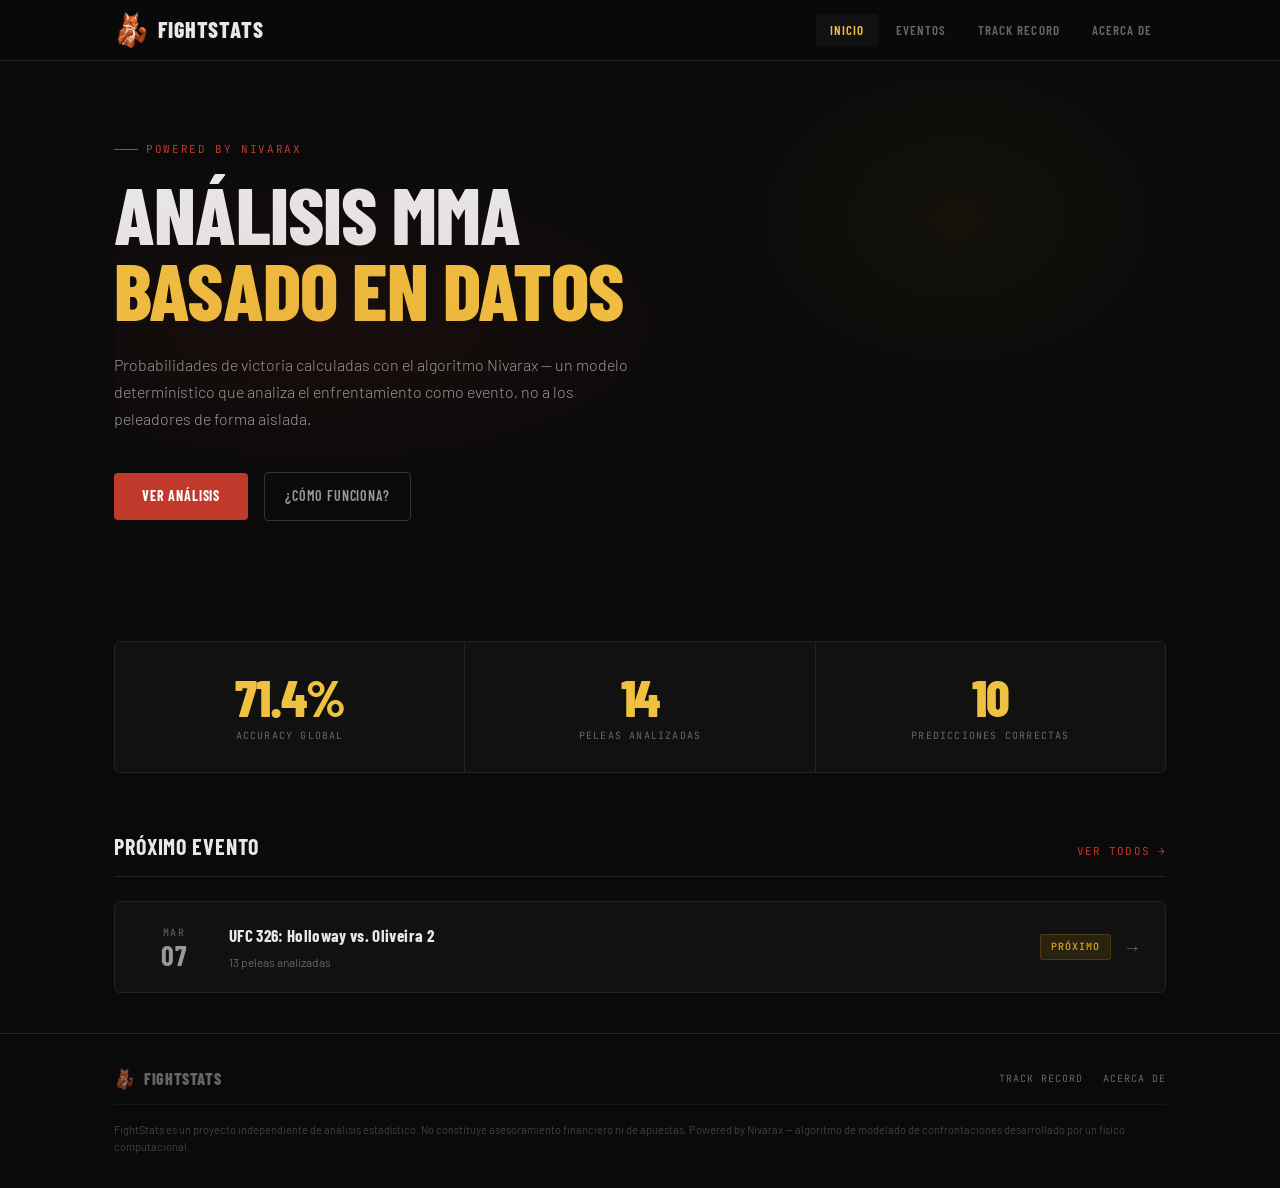
==== index.html @ 16469b04 "commit_n2_I Hope this work Test 2 website fightstats" ====
<!DOCTYPE html>
<html lang="es">
<head>
  <meta charset="UTF-8" />
  <meta name="viewport" content="width=device-width, initial-scale=1.0" />
  <title>FightStats — Análisis MMA con Nivarax</title>
  <meta name="description" content="Análisis estadístico de UFC basado en el algoritmo Nivarax. Sin apuestas, sin publicidad. Solo datos." />
  <link rel="stylesheet" href="css/styles.css" />
  <link rel="icon" type="image/x-icon" href="favicon.ico" />
  <link rel="apple-touch-icon" href="apple-touch-icon.png" />
</head>
<body>

  <!-- ─── HEADER ─── -->
  <header>
    <div class="container header-inner">
      <div class="logo">
        <img src="logo_fightstats.png" alt="Nash" class="logo-icon" />
        FightStats
      </div>
      <nav>
        <a class="nav-link" data-page="home" href="#home">Inicio</a>
        <a class="nav-link" data-page="events" href="#events">Eventos</a>
        <a class="nav-link" data-page="track-record" href="#track-record">Track Record</a>
        <a class="nav-link" data-page="about" href="#about">Acerca de</a>
      </nav>

    </div>
  </header>

  <!-- ─── MAIN ─── -->
  <main>

    <!-- HOME -->
    <div id="page-home" class="page">
      <div class="container">
        <section class="hero">
          <div class="hero-label">Powered by Nivarax</div>
          <h1>Análisis MMA<br><em>basado en datos</em></h1>
          <p class="hero-desc">
            Probabilidades de victoria calculadas con el algoritmo Nivarax —
            un modelo determinístico que analiza el enfrentamiento como evento,
            no a los peleadores de forma aislada.
          </p>
          <div class="hero-actions">
            <a class="btn-primary" href="#events" data-page="events">Ver análisis</a>
            <a class="btn-secondary" href="#about" data-page="about">¿Cómo funciona?</a>
          </div>
        </section>

        <!-- Stats strip (datos dinámicos de stats.json) -->
        <div class="stats-strip" id="home-stats">
          <div class="stat-block"><div class="stat-num">—</div><div class="stat-label">Accuracy global</div></div>
          <div class="stat-block"><div class="stat-num">—</div><div class="stat-label">Peleas analizadas</div></div>
          <div class="stat-block"><div class="stat-num">—</div><div class="stat-label">Correctas</div></div>
        </div>

        <!-- Próximo evento -->
        <div class="section-header">
          <span class="section-title">Próximo evento</span>
          <a class="section-link" href="#events" data-page="events">Ver todos →</a>
        </div>
        <div class="events-grid" id="home-next-event">
          <div class="loading">Cargando evento</div>
        </div>
      </div>
    </div>

    <!-- EVENTS -->
    <div id="page-events" class="page">
      <div class="container">
        <div style="padding: 48px 0 28px;">
          <div class="section-header">
            <span class="section-title">Todos los eventos</span>
          </div>
          <div class="events-grid" id="events-list">
            <div class="loading">Cargando eventos</div>
          </div>
        </div>
      </div>
    </div>

    <!-- EVENT DETAIL -->
    <div id="page-event" class="page">
      <div class="container">
        <div id="event-content">
          <div class="loading">Cargando análisis</div>
        </div>
      </div>
    </div>

    <!-- TRACK RECORD -->
    <div id="page-track-record" class="page">
      <div class="container">
        <div id="track-record-content">
          <div class="loading">Cargando historial</div>
        </div>
      </div>
    </div>

    <!-- ABOUT -->
    <div id="page-about" class="page">
      <div class="container">
        <div class="about-wrap">
          <h2>Acerca de FightStats</h2>

          <div class="about-block">
            <h3>¿Qué es FightStats?</h3>
            <p>
              FightStats es una plataforma de análisis estadístico de UFC. No somos una tipster,
              no vendemos picks garantizados, no tenemos afiliados de casas de apuestas.
              Somos análisis de datos, publicado de forma transparente.
            </p>
            <p>
              Todo el análisis está construido sobre <strong>Nivarax</strong>, un algoritmo
              de estimación de probabilidades desarrollado desde la física computacional.
              Su principio fundamental: modelar el enfrentamiento como evento, no a los peleadores
              de forma aislada.
            </p>
          </div>

          <div class="about-block">
            <h3>¿Cómo funciona Nivarax?</h3>
            <p>
              En lugar de puntuar a cada peleador por separado y comparar las notas,
              Nivarax calcula todas las características como diferenciales relativos entre
              los dos peleadores. La ventaja emerge del enfrentamiento, no de rankings previos.
            </p>
            <p>
              El modelo separa explícitamente dos conceptos que otros sistemas confunden:
              <strong>incertidumbre</strong> (cuánto sabemos sobre el peleador) y
              <strong>degradación</strong> (si hay evidencia de declive real en su rendimiento).
              Ambos afectan el output de formas distintas y son visibles en cada análisis.
            </p>
          </div>

          <div class="about-block">
            <h3>Acceso libre</h3>
            <p>
              FightStats es un proyecto en fase de validación. Todos los análisis de Nivarax
              se publican de forma gratuita y abierta mientras construimos un historial sólido
              de predicciones.
            </p>
            <p>
              No hay suscripciones. No hay publicidad. La web muestra los análisis
              de forma transparente para todos, incluyendo el historial completo de
              aciertos y fallos.
            </p>
          </div>

          <div class="disclaimer-box">
            <p>
              ⚠️ FightStats proporciona análisis estadístico con fines educativos e informativos únicamente.
              No constituye consejo financiero ni de apuestas. El rendimiento pasado no garantiza resultados futuros.
              FightStats no tiene afiliación con ninguna casa de apuestas.
              Las apuestas pueden generar adicción — juega de forma responsable.
            </p>
          </div>
        </div>
      </div>
    </div>

  </main>

  <!-- ─── FOOTER ─── -->
  <footer>
    <div class="container">
      <div class="footer-inner">
        <div class="footer-logo"><img src="logo_fightstats.png" alt="Nash" class="footer-logo-icon" />FightStats</div>
        <div class="footer-links">
          <span class="footer-link" data-page="track-record">Track Record</span>
          <span class="footer-link" data-page="about">Acerca de</span>
        </div>
      </div>
      <div class="footer-disclaimer">
        FightStats es un proyecto independiente de análisis estadístico. No constituye asesoramiento financiero ni de apuestas.
        Powered by Nivarax — algoritmo de modelado de confrontaciones desarrollado por un físico computacional.
      </div>
    </div>
  </footer>

  <!-- Scripts -->
  <script src="js/trackrecord.js"></script>
  <script src="js/event.js"></script>
  <script src="js/main.js"></script>

</body>
</html>
---- css/styles.css ----
@import url('https://fonts.googleapis.com/css2?family=Barlow+Condensed:wght@400;600;700;800&family=Barlow:wght@300;400;500;600&family=JetBrains+Mono:wght@400;600&display=swap');

/* ─────────────────────────────────────────────
   VARIABLES
───────────────────────────────────────────── */
:root {
  --red:        #C0392B;
  --red-dark:   #96281B;
  --red-glow:   rgba(192, 57, 43, 0.25);
  --gold:       #D4A017;
  --gold-light: #F0C040;
  --bg:         #0A0A0A;
  --bg-card:    #111111;
  --bg-card2:   #161616;
  --border:     #222222;
  --border-lit: #333333;
  --text:       #E8E8E8;
  --text-muted: #666666;
  --text-dim:   #999999;
  --green:      #27AE60;
  --green-bg:   rgba(39, 174, 96, 0.12);
  --red-bg:     rgba(192, 57, 43, 0.12);
  --gold-bg:    rgba(212, 160, 23, 0.12);
  --font-display: 'Barlow Condensed', sans-serif;
  --font-body:    'Barlow', sans-serif;
  --font-mono:    'JetBrains Mono', monospace;
}

/* ─────────────────────────────────────────────
   RESET & BASE
───────────────────────────────────────────── */
*, *::before, *::after { box-sizing: border-box; margin: 0; padding: 0; }

html { scroll-behavior: smooth; }

body {
  background: var(--bg);
  color: var(--text);
  font-family: var(--font-body);
  font-size: 15px;
  line-height: 1.6;
  min-height: 100vh;
  -webkit-font-smoothing: antialiased;
}

a { color: inherit; text-decoration: none; }
button { cursor: pointer; border: none; background: none; font: inherit; color: inherit; }
img { display: block; max-width: 100%; }
ul { list-style: none; }

/* ─────────────────────────────────────────────
   LAYOUT
───────────────────────────────────────────── */
.container {
  width: 100%;
  max-width: 1100px;
  margin: 0 auto;
  padding: 0 24px;
}

.page { display: none; animation: fadeIn 0.3s ease; }
.page.active { display: block; }

@keyframes fadeIn {
  from { opacity: 0; transform: translateY(8px); }
  to   { opacity: 1; transform: translateY(0); }
}

/* ─────────────────────────────────────────────
   HEADER
───────────────────────────────────────────── */
header {
  position: sticky;
  top: 0;
  z-index: 100;
  background: rgba(10, 10, 10, 0.92);
  backdrop-filter: blur(12px);
  border-bottom: 1px solid var(--border);
}

.header-inner {
  display: flex;
  align-items: center;
  justify-content: space-between;
  height: 60px;
  gap: 24px;
}

.logo {
  font-family: var(--font-display);
  font-size: 22px;
  font-weight: 800;
  letter-spacing: 0.04em;
  text-transform: uppercase;
  color: var(--text);
  cursor: pointer;
  display: flex;
  align-items: center;
  gap: 8px;
  transition: color 0.2s;
}
.logo:hover { color: var(--gold-light); }
.logo-icon {
  width: 36px; height: 36px;
  object-fit: contain;
  flex-shrink: 0;
}

nav { display: flex; align-items: center; gap: 4px; }

.nav-link {
  font-family: var(--font-display);
  font-size: 13px;
  font-weight: 600;
  letter-spacing: 0.08em;
  text-transform: uppercase;
  color: var(--text-muted);
  padding: 6px 14px;
  border-radius: 4px;
  transition: color 0.2s, background 0.2s;
}
.nav-link:hover, .nav-link.active {
  color: var(--text);
  background: var(--bg-card);
}
.nav-link.active { color: var(--gold-light); }

.btn-kofi {
  font-family: var(--font-display);
  font-size: 13px;
  font-weight: 700;
  letter-spacing: 0.06em;
  text-transform: uppercase;
  background: var(--red);
  color: #fff;
  padding: 7px 16px;
  border-radius: 4px;
  transition: background 0.2s, transform 0.15s;
}
.btn-kofi:hover { background: var(--red-dark); transform: translateY(-1px); }

/* ─────────────────────────────────────────────
   HOME PAGE
───────────────────────────────────────────── */
.hero {
  padding: 80px 0 64px;
  position: relative;
  overflow: hidden;
}

.hero::before {
  content: '';
  position: absolute;
  inset: 0;
  background:
    radial-gradient(ellipse 60% 50% at 20% 50%, rgba(192,57,43,0.08) 0%, transparent 70%),
    radial-gradient(ellipse 40% 60% at 80% 30%, rgba(212,160,23,0.05) 0%, transparent 60%);
  pointer-events: none;
}

.hero-label {
  font-family: var(--font-mono);
  font-size: 11px;
  letter-spacing: 0.15em;
  text-transform: uppercase;
  color: var(--red);
  margin-bottom: 16px;
  display: flex;
  align-items: center;
  gap: 8px;
}
.hero-label::before {
  content: '';
  display: block;
  width: 24px; height: 1px;
  background: var(--red);
}

.hero h1 {
  font-family: var(--font-display);
  font-size: clamp(42px, 7vw, 80px);
  font-weight: 800;
  line-height: 0.95;
  letter-spacing: -0.01em;
  text-transform: uppercase;
  margin-bottom: 24px;
  max-width: 700px;
}

.hero h1 em {
  font-style: normal;
  color: var(--gold-light);
}

.hero-desc {
  font-size: 16px;
  font-weight: 300;
  color: var(--text-dim);
  max-width: 520px;
  margin-bottom: 40px;
  line-height: 1.7;
}

.hero-actions { display: flex; align-items: center; gap: 16px; flex-wrap: wrap; }

.btn-primary {
  font-family: var(--font-display);
  font-size: 14px;
  font-weight: 700;
  letter-spacing: 0.06em;
  text-transform: uppercase;
  background: var(--red);
  color: #fff;
  padding: 12px 28px;
  border-radius: 4px;
  transition: background 0.2s, transform 0.15s, box-shadow 0.2s;
}
.btn-primary:hover {
  background: var(--red-dark);
  transform: translateY(-2px);
  box-shadow: 0 8px 24px var(--red-glow);
}

.btn-secondary {
  font-family: var(--font-display);
  font-size: 14px;
  font-weight: 600;
  letter-spacing: 0.06em;
  text-transform: uppercase;
  color: var(--text-dim);
  padding: 12px 20px;
  border: 1px solid var(--border-lit);
  border-radius: 4px;
  transition: color 0.2s, border-color 0.2s;
}
.btn-secondary:hover { color: var(--text); border-color: var(--text-dim); }

/* Stats strip */
.stats-strip {
  display: grid;
  grid-template-columns: repeat(3, 1fr);
  gap: 1px;
  background: var(--border);
  border: 1px solid var(--border);
  border-radius: 6px;
  overflow: hidden;
  margin: 56px 0;
}

.stat-block {
  background: var(--bg-card);
  padding: 28px 24px;
  text-align: center;
}

.stat-num {
  font-family: var(--font-display);
  font-size: 52px;
  font-weight: 800;
  line-height: 1;
  letter-spacing: -0.02em;
  color: var(--gold-light);
  margin-bottom: 6px;
}

.stat-label {
  font-family: var(--font-mono);
  font-size: 10px;
  letter-spacing: 0.12em;
  text-transform: uppercase;
  color: var(--text-muted);
}

/* Next event preview */
.section-header {
  display: flex;
  align-items: baseline;
  justify-content: space-between;
  margin-bottom: 24px;
  padding-bottom: 12px;
  border-bottom: 1px solid var(--border);
}

.section-title {
  font-family: var(--font-display);
  font-size: 22px;
  font-weight: 700;
  letter-spacing: 0.04em;
  text-transform: uppercase;
}

.section-link {
  font-family: var(--font-mono);
  font-size: 11px;
  letter-spacing: 0.1em;
  text-transform: uppercase;
  color: var(--red);
  transition: color 0.2s;
}
.section-link:hover { color: var(--gold-light); }

/* ─────────────────────────────────────────────
   EVENT CARDS
───────────────────────────────────────────── */
.events-grid {
  display: flex;
  flex-direction: column;
  gap: 12px;
}

.event-card {
  background: var(--bg-card);
  border: 1px solid var(--border);
  border-radius: 6px;
  padding: 20px 24px;
  display: flex;
  align-items: center;
  justify-content: space-between;
  gap: 16px;
  cursor: pointer;
  transition: border-color 0.2s, background 0.2s, transform 0.15s;
}
.event-card:hover {
  border-color: var(--border-lit);
  background: var(--bg-card2);
  transform: translateX(4px);
}

.event-card-left { display: flex; align-items: center; gap: 20px; }

.event-date-block {
  font-family: var(--font-mono);
  font-size: 11px;
  letter-spacing: 0.08em;
  color: var(--text-muted);
  min-width: 70px;
  text-align: center;
}
.event-date-block .month {
  font-size: 10px;
  text-transform: uppercase;
  letter-spacing: 0.12em;
}
.event-date-block .day {
  font-family: var(--font-display);
  font-size: 28px;
  font-weight: 700;
  line-height: 1;
  color: var(--text-dim);
}

.event-info {}
.event-name {
  font-family: var(--font-display);
  font-size: 17px;
  font-weight: 700;
  letter-spacing: 0.02em;
  margin-bottom: 4px;
}
.event-location {
  font-size: 12px;
  color: var(--text-muted);
}

.event-card-right { display: flex; align-items: center; gap: 12px; }

.status-badge {
  font-family: var(--font-mono);
  font-size: 10px;
  font-weight: 600;
  letter-spacing: 0.1em;
  text-transform: uppercase;
  padding: 4px 10px;
  border-radius: 3px;
}
.status-badge.completed {
  background: var(--green-bg);
  color: var(--green);
  border: 1px solid rgba(39,174,96,0.2);
}
.status-badge.upcoming {
  background: var(--gold-bg);
  color: var(--gold);
  border: 1px solid rgba(212,160,23,0.2);
}
.status-badge.premium {
  background: var(--red-bg);
  color: var(--red);
  border: 1px solid rgba(192,57,43,0.2);
}

.event-arrow {
  font-size: 18px;
  color: var(--text-muted);
  transition: color 0.2s, transform 0.2s;
}
.event-card:hover .event-arrow {
  color: var(--gold-light);
  transform: translateX(4px);
}

/* ─────────────────────────────────────────────
   EVENT DETAIL PAGE
───────────────────────────────────────────── */
.back-btn {
  display: inline-flex;
  align-items: center;
  gap: 8px;
  font-family: var(--font-mono);
  font-size: 11px;
  letter-spacing: 0.1em;
  text-transform: uppercase;
  color: var(--text-muted);
  margin: 32px 0 28px;
  transition: color 0.2s;
  cursor: pointer;
}
.back-btn:hover { color: var(--text); }
.back-btn::before { content: '←'; font-size: 14px; }

.event-detail-header {
  margin-bottom: 40px;
  padding-bottom: 24px;
  border-bottom: 1px solid var(--border);
}

.event-detail-header .event-label {
  font-family: var(--font-mono);
  font-size: 10px;
  letter-spacing: 0.15em;
  text-transform: uppercase;
  color: var(--text-muted);
  margin-bottom: 10px;
}

.event-detail-header h2 {
  font-family: var(--font-display);
  font-size: clamp(24px, 4vw, 40px);
  font-weight: 800;
  letter-spacing: 0.02em;
  text-transform: uppercase;
  line-height: 1.1;
  margin-bottom: 8px;
}

.event-meta {
  display: flex;
  align-items: center;
  gap: 20px;
  flex-wrap: wrap;
  margin-top: 12px;
}

.event-meta-item {
  font-size: 12px;
  color: var(--text-muted);
  display: flex;
  align-items: center;
  gap: 6px;
}
.event-meta-item .icon { font-size: 13px; }

/* Fight cards */
.fights-list { display: flex; flex-direction: column; gap: 24px; margin-bottom: 64px; }

.fight-card {
  background: var(--bg-card);
  border: 1px solid var(--border);
  border-radius: 8px;
  overflow: hidden;
  transition: border-color 0.2s;
}
.fight-card:hover { border-color: var(--border-lit); }

.fight-card-header {
  display: flex;
  align-items: center;
  justify-content: space-between;
  padding: 12px 20px;
  background: var(--bg-card2);
  border-bottom: 1px solid var(--border);
}

.fight-order {
  font-family: var(--font-mono);
  font-size: 10px;
  letter-spacing: 0.12em;
  text-transform: uppercase;
  color: var(--red);
}

.fight-class {
  font-family: var(--font-mono);
  font-size: 10px;
  letter-spacing: 0.10em;
  text-transform: uppercase;
  color: var(--text-muted);
}

.fight-result-badge {
  font-family: var(--font-mono);
  font-size: 10px;
  letter-spacing: 0.08em;
  padding: 3px 8px;
  border-radius: 3px;
}
.fight-result-badge.correct {
  background: var(--green-bg);
  color: var(--green);
}
.fight-result-badge.incorrect {
  background: var(--red-bg);
  color: var(--red);
}
.fight-result-badge.pending {
  background: var(--gold-bg);
  color: var(--gold);
}

/* Fighter matchup */
.fighter-matchup {
  display: grid;
  grid-template-columns: 1fr auto 1fr;
  gap: 20px;
  padding: 24px 20px;
  align-items: start;
}

.fighter-col {}
.fighter-col.fighter-b { text-align: right; }

.fighter-name {
  font-family: var(--font-display);
  font-size: 22px;
  font-weight: 800;
  letter-spacing: 0.02em;
  text-transform: uppercase;
  line-height: 1.1;
  margin-bottom: 4px;
}

.fighter-name.winner { color: var(--gold-light); }

.fighter-record {
  font-family: var(--font-mono);
  font-size: 11px;
  letter-spacing: 0.06em;
  color: var(--text-muted);
  margin-bottom: 12px;
}

.fighter-meta {
  font-size: 12px;
  color: var(--text-dim);
  line-height: 1.8;
}

.vs-block {
  display: flex;
  flex-direction: column;
  align-items: center;
  justify-content: center;
  gap: 4px;
  padding-top: 6px;
}

.vs-text {
  font-family: var(--font-display);
  font-size: 13px;
  font-weight: 700;
  letter-spacing: 0.1em;
  color: var(--text-muted);
  text-transform: uppercase;
}

.result-method {
  font-family: var(--font-mono);
  font-size: 10px;
  letter-spacing: 0.08em;
  color: var(--text-muted);
  text-align: center;
  margin-top: 8px;
}

/* Nivarax analysis block */
.nivarax-block {
  padding: 20px;
  border-top: 1px solid var(--border);
  display: flex;
  flex-direction: column;
  gap: 20px;
}

.nivarax-label {
  font-family: var(--font-mono);
  font-size: 10px;
  letter-spacing: 0.15em;
  text-transform: uppercase;
  color: var(--red);
  margin-bottom: 12px;
  display: flex;
  align-items: center;
  gap: 8px;
}
.nivarax-label::after {
  content: '';
  flex: 1;
  height: 1px;
  background: var(--border);
}

/* Probabilities */
.prob-row {
  display: grid;
  grid-template-columns: 1fr auto 1fr;
  align-items: center;
  gap: 12px;
}

.prob-a, .prob-b {
  display: flex;
  flex-direction: column;
  gap: 4px;
}
.prob-b { text-align: right; align-items: flex-end; }

.prob-name {
  font-family: var(--font-display);
  font-size: 12px;
  font-weight: 600;
  letter-spacing: 0.06em;
  text-transform: uppercase;
  color: var(--text-muted);
}

.prob-value {
  font-family: var(--font-display);
  font-size: 36px;
  font-weight: 800;
  letter-spacing: -0.01em;
  line-height: 1;
  color: var(--text);
}
.prob-value.favored { color: var(--gold-light); }

.prob-bar-wrap {
  display: flex;
  flex-direction: column;
  align-items: center;
  gap: 6px;
  flex: 1;
}

.prob-bar {
  width: 100%;
  height: 6px;
  background: var(--border);
  border-radius: 3px;
  overflow: hidden;
  display: flex;
}

.prob-bar-a {
  height: 100%;
  background: var(--red);
  border-radius: 3px 0 0 3px;
  transition: width 0.6s ease;
}
.prob-bar-b {
  height: 100%;
  background: var(--text-muted);
  border-radius: 0 3px 3px 0;
  flex: 1;
}

/* Advantage score */
.advantage-block {}
.advantage-title {
  font-family: var(--font-mono);
  font-size: 10px;
  letter-spacing: 0.12em;
  text-transform: uppercase;
  color: var(--text-muted);
  margin-bottom: 10px;
  display: flex;
  justify-content: space-between;
}

.advantage-bar-wrap {
  position: relative;
  height: 28px;
  background: var(--bg-card2);
  border: 1px solid var(--border);
  border-radius: 4px;
  overflow: hidden;
}

.advantage-bar-center {
  position: absolute;
  left: 50%;
  top: 0; bottom: 0;
  width: 1px;
  background: var(--border-lit);
  z-index: 1;
}

.advantage-bar-fill {
  position: absolute;
  top: 4px; bottom: 4px;
  border-radius: 3px;
  transition: all 0.6s ease;
  min-width: 4px;
}
.advantage-bar-fill.positive {
  left: 50%;
  background: linear-gradient(90deg, var(--red-dark), var(--red));
}
.advantage-bar-fill.negative {
  right: 50%;
  background: linear-gradient(270deg, var(--text-muted), #555);
}

.advantage-labels {
  display: flex;
  justify-content: space-between;
  margin-top: 6px;
}
.advantage-label {
  font-family: var(--font-mono);
  font-size: 10px;
  letter-spacing: 0.06em;
  color: var(--text-muted);
}

/* Stats comparison */
.stats-compare {}
.stats-compare-title {
  font-family: var(--font-mono);
  font-size: 10px;
  letter-spacing: 0.12em;
  text-transform: uppercase;
  color: var(--text-muted);
  margin-bottom: 14px;
}

.stat-row {
  display: grid;
  grid-template-columns: 1fr 90px 1fr;
  align-items: center;
  gap: 10px;
  margin-bottom: 10px;
}

.stat-bar-a-wrap { display: flex; justify-content: flex-end; }
.stat-bar-b-wrap { display: flex; justify-content: flex-start; }

.stat-bar-a, .stat-bar-b {
  height: 5px;
  border-radius: 3px;
  transition: width 0.5s ease;
  max-width: 100%;
}
.stat-bar-a { background: var(--red); }
.stat-bar-b { background: #555; }

.stat-values {
  display: flex;
  align-items: center;
  justify-content: space-between;
  gap: 4px;
}
.stat-val-a {
  font-family: var(--font-mono);
  font-size: 11px;
  font-weight: 600;
  color: var(--text);
}
.stat-val-b {
  font-family: var(--font-mono);
  font-size: 11px;
  font-weight: 600;
  color: var(--text-dim);
}
.stat-name {
  font-size: 10px;
  letter-spacing: 0.06em;
  text-transform: uppercase;
  color: var(--text-muted);
  text-align: center;
  white-space: nowrap;
}

/* Risk/Degradation */
.risk-block {}
.risk-title {
  font-family: var(--font-mono);
  font-size: 10px;
  letter-spacing: 0.12em;
  text-transform: uppercase;
  color: var(--text-muted);
  margin-bottom: 12px;
}

.risk-grid {
  display: grid;
  grid-template-columns: 1fr 1fr;
  gap: 12px;
}

.risk-fighter {
  background: var(--bg-card2);
  border: 1px solid var(--border);
  border-radius: 6px;
  padding: 14px;
}

.risk-fighter-name {
  font-family: var(--font-display);
  font-size: 13px;
  font-weight: 700;
  letter-spacing: 0.04em;
  text-transform: uppercase;
  color: var(--text-dim);
  margin-bottom: 10px;
}

.risk-scores {
  display: flex;
  gap: 12px;
  margin-bottom: 10px;
}

.risk-score-item {
  flex: 1;
}
.risk-score-label {
  font-family: var(--font-mono);
  font-size: 9px;
  letter-spacing: 0.1em;
  text-transform: uppercase;
  color: var(--text-muted);
  margin-bottom: 4px;
}
.risk-score-bar {
  height: 4px;
  background: var(--border);
  border-radius: 2px;
  overflow: hidden;
  margin-bottom: 4px;
}
.risk-score-fill {
  height: 100%;
  border-radius: 2px;
  transition: width 0.5s ease;
}
.risk-score-fill.risk { background: var(--gold); }
.risk-score-fill.degradation { background: var(--red); }

.risk-score-num {
  font-family: var(--font-mono);
  font-size: 11px;
  font-weight: 600;
  color: var(--text-dim);
}

.risk-flags { display: flex; flex-wrap: wrap; gap: 4px; }

.flag-chip {
  font-family: var(--font-mono);
  font-size: 9px;
  letter-spacing: 0.06em;
  padding: 3px 7px;
  border-radius: 3px;
  border: 1px solid transparent;
}
.flag-chip.risk-flag {
  background: rgba(212,160,23,0.08);
  color: var(--gold);
  border-color: rgba(212,160,23,0.2);
}
.flag-chip.deg-flag {
  background: var(--red-bg);
  color: #E07060;
  border-color: rgba(192,57,43,0.2);
}
.flag-chip.no-flags {
  background: var(--green-bg);
  color: var(--green);
  border-color: rgba(39,174,96,0.15);
}

/* Key factors */
.factors-block {}
.factors-title {
  font-family: var(--font-mono);
  font-size: 10px;
  letter-spacing: 0.12em;
  text-transform: uppercase;
  color: var(--text-muted);
  margin-bottom: 12px;
}

.factor-item {
  display: flex;
  align-items: flex-start;
  gap: 10px;
  margin-bottom: 8px;
  font-size: 13px;
  color: var(--text-dim);
  line-height: 1.5;
}
.factor-item::before {
  content: '▸';
  color: var(--red);
  font-size: 11px;
  margin-top: 2px;
  flex-shrink: 0;
}

/* ─────────────────────────────────────────────
   TRACK RECORD PAGE
───────────────────────────────────────────── */
.track-header {
  padding: 48px 0 32px;
  border-bottom: 1px solid var(--border);
  margin-bottom: 32px;
}

.track-header h2 {
  font-family: var(--font-display);
  font-size: clamp(28px, 5vw, 48px);
  font-weight: 800;
  letter-spacing: 0.03em;
  text-transform: uppercase;
  margin-bottom: 8px;
}

.track-header p {
  font-size: 14px;
  color: var(--text-muted);
  max-width: 480px;
}

.accuracy-strip {
  display: flex;
  align-items: center;
  gap: 32px;
  margin-bottom: 32px;
  padding: 20px 24px;
  background: var(--bg-card);
  border: 1px solid var(--border);
  border-radius: 6px;
}

.accuracy-main {
  display: flex;
  align-items: baseline;
  gap: 8px;
}
.accuracy-num {
  font-family: var(--font-display);
  font-size: 56px;
  font-weight: 800;
  line-height: 1;
  color: var(--gold-light);
}
.accuracy-pct {
  font-family: var(--font-display);
  font-size: 24px;
  font-weight: 700;
  color: var(--gold);
}
.accuracy-label {
  font-family: var(--font-mono);
  font-size: 10px;
  letter-spacing: 0.12em;
  text-transform: uppercase;
  color: var(--text-muted);
}

.accuracy-sub {
  font-family: var(--font-mono);
  font-size: 11px;
  color: var(--text-muted);
  border-left: 1px solid var(--border);
  padding-left: 32px;
}

/* Track record table */
.track-table-wrap {
  overflow-x: auto;
  margin-bottom: 64px;
}

table {
  width: 100%;
  border-collapse: collapse;
}

thead tr {
  border-bottom: 2px solid var(--border-lit);
}

th {
  font-family: var(--font-mono);
  font-size: 10px;
  letter-spacing: 0.1em;
  text-transform: uppercase;
  color: var(--text-muted);
  padding: 10px 14px;
  text-align: left;
  white-space: nowrap;
}

tbody tr {
  border-bottom: 1px solid var(--border);
  transition: background 0.15s;
  cursor: pointer;
}
tbody tr:hover { background: var(--bg-card); }

td {
  padding: 14px 14px;
  font-size: 13px;
  color: var(--text-dim);
  vertical-align: middle;
}

td.fight-name {
  color: var(--text);
  font-weight: 500;
  min-width: 200px;
}

td.pick-cell {
  font-family: var(--font-display);
  font-size: 14px;
  font-weight: 700;
  letter-spacing: 0.02em;
  color: var(--text);
}

td.prob-cell {
  font-family: var(--font-mono);
  font-size: 12px;
  font-weight: 600;
  color: var(--gold);
}

td.result-cell {
  font-family: var(--font-mono);
  font-size: 11px;
}
.result-correct { color: var(--green); }
.result-incorrect { color: var(--red); }
.result-pending { color: var(--gold); }

td.event-cell {
  font-size: 11px;
  color: var(--text-muted);
  min-width: 180px;
}

/* ─────────────────────────────────────────────
   ABOUT PAGE
───────────────────────────────────────────── */
.about-wrap {
  max-width: 680px;
  margin: 0 auto;
  padding: 56px 0;
}

.about-wrap h2 {
  font-family: var(--font-display);
  font-size: 40px;
  font-weight: 800;
  letter-spacing: 0.03em;
  text-transform: uppercase;
  margin-bottom: 32px;
}

.about-block {
  margin-bottom: 40px;
}

.about-block h3 {
  font-family: var(--font-display);
  font-size: 18px;
  font-weight: 700;
  letter-spacing: 0.04em;
  text-transform: uppercase;
  color: var(--gold-light);
  margin-bottom: 12px;
}

.about-block p {
  font-size: 14px;
  color: var(--text-dim);
  line-height: 1.8;
  margin-bottom: 10px;
}

.disclaimer-box {
  background: var(--bg-card);
  border: 1px solid var(--border);
  border-left: 3px solid var(--red);
  border-radius: 4px;
  padding: 20px;
  margin-top: 40px;
}

.disclaimer-box p {
  font-size: 12px;
  color: var(--text-muted);
  line-height: 1.7;
}

/* ─────────────────────────────────────────────
   PREMIUM / LOCKED STATE
───────────────────────────────────────────── */
.premium-cta {
  text-align: center;
  padding: 60px 24px;
  display: flex;
  flex-direction: column;
  align-items: center;
  gap: 16px;
}

.lock-icon {
  font-size: 40px;
  opacity: 0.4;
  margin-bottom: 8px;
}

.premium-cta h3 {
  font-family: var(--font-display);
  font-size: 22px;
  font-weight: 700;
  letter-spacing: 0.04em;
  text-transform: uppercase;
}

.premium-cta p {
  font-size: 13px;
  color: var(--text-muted);
  max-width: 360px;
  line-height: 1.7;
}

/* ─────────────────────────────────────────────
   ERROR STATE
───────────────────────────────────────────── */
.error-state {
  text-align: center;
  padding: 60px 24px;
  color: var(--text-muted);
}
.error-state p { font-size: 14px; margin-top: 12px; }

/* ─────────────────────────────────────────────
   FOOTER
───────────────────────────────────────────── */
footer {
  border-top: 1px solid var(--border);
  padding: 32px 0;
  margin-top: 40px;
}

.footer-inner {
  display: flex;
  align-items: center;
  justify-content: space-between;
  gap: 16px;
  flex-wrap: wrap;
}

.footer-logo {
  font-family: var(--font-display);
  font-size: 16px;
  font-weight: 800;
  letter-spacing: 0.04em;
  text-transform: uppercase;
  color: var(--text-muted);
  display: flex;
  align-items: center;
  gap: 8px;
}
.footer-logo-icon {
  width: 22px; height: 22px;
  object-fit: contain;
  opacity: 0.6;
}

.footer-links {
  display: flex;
  gap: 20px;
}
.footer-link {
  font-family: var(--font-mono);
  font-size: 10px;
  letter-spacing: 0.1em;
  text-transform: uppercase;
  color: var(--text-muted);
  transition: color 0.2s;
  cursor: pointer;
}
.footer-link:hover { color: var(--text); }

.footer-disclaimer {
  font-size: 11px;
  color: var(--text-muted);
  opacity: 0.6;
  width: 100%;
  margin-top: 12px;
  padding-top: 16px;
  border-top: 1px solid var(--border);
  line-height: 1.6;
}

/* ─────────────────────────────────────────────
   LOADING STATE
───────────────────────────────────────────── */
.loading {
  display: flex;
  align-items: center;
  justify-content: center;
  padding: 60px;
  color: var(--text-muted);
  font-family: var(--font-mono);
  font-size: 11px;
  letter-spacing: 0.1em;
  text-transform: uppercase;
  gap: 10px;
}
.loading::before {
  content: '';
  width: 14px; height: 14px;
  border: 2px solid var(--border);
  border-top-color: var(--red);
  border-radius: 50%;
  animation: spin 0.8s linear infinite;
}
@keyframes spin { to { transform: rotate(360deg); } }

/* ─────────────────────────────────────────────
   RESPONSIVE
───────────────────────────────────────────── */
@media (max-width: 768px) {
  .stats-strip { grid-template-columns: 1fr; }
  .fighter-matchup { grid-template-columns: 1fr; gap: 12px; }
  .fighter-col.fighter-b { text-align: left; }
  .vs-block { display: none; }
  .risk-grid { grid-template-columns: 1fr; }
  .prob-row { grid-template-columns: 1fr 1fr; }
  .prob-bar-wrap { display: none; }
  nav { gap: 2px; }
  .nav-link { padding: 6px 8px; font-size: 12px; }
  .accuracy-strip { flex-direction: column; align-items: flex-start; gap: 16px; }
  .accuracy-sub { border-left: none; padding-left: 0; border-top: 1px solid var(--border); padding-top: 16px; }
  th, td { padding: 10px 8px; }
}

/* ═══════════════════════════════════════════════
   FIXTURE GRID — estilo FootyStats
═══════════════════════════════════════════════ */

/* Sección con título */
.fixture-section {
  margin-bottom: 36px;
}

.fixture-section-header {
  display: flex;
  align-items: center;
  justify-content: space-between;
  margin-bottom: 14px;
  padding-bottom: 10px;
  border-bottom: 2px solid var(--red);
}

.fixture-section-title {
  font-family: var(--font-display);
  font-size: 13px;
  font-weight: 700;
  letter-spacing: 0.12em;
  text-transform: uppercase;
  color: var(--red);
}

.fixture-section-count {
  font-family: var(--font-mono);
  font-size: 10px;
  letter-spacing: 0.1em;
  color: var(--text-muted);
}

/* Grid de fixture cards */
.fixture-grid {
  display: grid;
  grid-template-columns: repeat(auto-fill, minmax(340px, 1fr));
  gap: 10px;
}

/* Fixture card individual */
.fixture-card {
  background: var(--bg-card);
  border: 1px solid var(--border);
  border-radius: 6px;
  cursor: pointer;
  transition: border-color 0.2s, background 0.2s, box-shadow 0.2s;
  overflow: hidden;
  position: relative;
}

.fixture-card:hover {
  border-color: var(--border-lit);
  background: var(--bg-card2);
  box-shadow: 0 4px 16px rgba(0,0,0,0.3);
}

.fixture-card--open {
  border-color: var(--red) !important;
  box-shadow: 0 0 0 1px var(--red-glow);
}

.fixture-card--correct {
  border-left: 3px solid var(--green);
}

.fixture-card--incorrect {
  border-left: 3px solid var(--red);
}

.fixture-card-inner {
  padding: 14px 16px 10px;
}

/* Meta: peso + rondas */
.fixture-meta {
  display: flex;
  justify-content: space-between;
  font-family: var(--font-mono);
  font-size: 9px;
  letter-spacing: 0.12em;
  text-transform: uppercase;
  color: var(--text-muted);
  margin-bottom: 10px;
}

/* Fila de fighters */
.fixture-fighters {
  display: grid;
  grid-template-columns: 1fr auto 1fr;
  align-items: center;
  gap: 8px;
  margin-bottom: 8px;
}

.fixture-fighter {}
.fixture-fighter--b { text-align: right; }

.fixture-fighter-name {
  font-family: var(--font-display);
  font-size: 14px;
  font-weight: 700;
  letter-spacing: 0.02em;
  text-transform: uppercase;
  line-height: 1.2;
  color: var(--text);
  transition: color 0.2s;
}

.fixture-fighter-name.fx-winner {
  color: var(--gold-light);
}

.fixture-fighter-record {
  font-family: var(--font-mono);
  font-size: 10px;
  letter-spacing: 0.05em;
  color: var(--text-muted);
  margin-top: 2px;
}

/* Centro: probabilidades */
.fixture-center {
  display: flex;
  flex-direction: column;
  align-items: center;
  gap: 5px;
  min-width: 72px;
}

.fixture-probs {
  display: flex;
  align-items: center;
  gap: 4px;
}

.fixture-prob {
  font-family: var(--font-display);
  font-size: 15px;
  font-weight: 700;
  letter-spacing: -0.01em;
  color: var(--text-muted);
}

.fixture-prob.fx-fav {
  color: var(--gold-light);
  font-size: 18px;
}

.fixture-prob-sep {
  font-size: 10px;
  color: var(--border-lit);
}

/* Mini barra de prob */
.fixture-probbar {
  width: 100%;
  height: 3px;
  background: var(--border);
  border-radius: 2px;
  overflow: hidden;
}

.fixture-probbar-fill {
  height: 100%;
  background: var(--red);
  border-radius: 2px;
  transition: width 0.5s ease;
}

/* Resultado */
.fixture-result {
  display: flex;
  align-items: center;
  justify-content: space-between;
  margin-top: 8px;
  padding-top: 8px;
  border-top: 1px solid var(--border);
}

.fixture-result-method {
  font-family: var(--font-mono);
  font-size: 10px;
  letter-spacing: 0.08em;
  color: var(--text-muted);
}

.fixture-result-badge {
  font-family: var(--font-mono);
  font-size: 11px;
  font-weight: 700;
  width: 22px; height: 22px;
  display: flex;
  align-items: center;
  justify-content: center;
  border-radius: 4px;
}

.fx-correct {
  background: var(--green-bg);
  color: var(--green);
}

.fx-incorrect {
  background: var(--red-bg);
  color: var(--red);
}

.fixture-pending {
  margin-top: 8px;
  padding-top: 8px;
  border-top: 1px solid var(--border);
  font-family: var(--font-mono);
  font-size: 10px;
  letter-spacing: 0.08em;
  text-transform: uppercase;
  color: var(--gold);
  text-align: center;
}

/* Hint de expandir */
.fixture-expand-hint {
  font-family: var(--font-mono);
  font-size: 9px;
  letter-spacing: 0.1em;
  text-align: center;
  padding: 5px;
  color: var(--text-muted);
  background: var(--bg-card2);
  border-top: 1px solid var(--border);
  transition: color 0.2s, background 0.2s;
}

.fixture-card:hover .fixture-expand-hint,
.fixture-card--open .fixture-expand-hint {
  color: var(--red);
  background: var(--red-bg);
}

/* ═══════════════════════════════════════════════
   DETAIL PANEL (se inserta debajo de la card)
═══════════════════════════════════════════════ */

.fight-detail-panel {
  background: var(--bg-card);
  border: 1px solid var(--red);
  border-radius: 6px;
  margin: 4px 0 16px;
  animation: panelIn 0.25s ease;
  overflow: hidden;
}

@keyframes panelIn {
  from { opacity: 0; transform: translateY(-8px); }
  to   { opacity: 1; transform: translateY(0); }
}

.detail-panel-inner {
  padding: 24px;
}

/* Header del panel */
.dp-header {
  margin-bottom: 16px;
  padding-bottom: 14px;
  border-bottom: 1px solid var(--border);
}

.dp-header-fight {
  display: flex;
  align-items: center;
  gap: 10px;
  margin-bottom: 4px;
  flex-wrap: wrap;
}

.dp-header-name {
  font-family: var(--font-display);
  font-size: 20px;
  font-weight: 800;
  letter-spacing: 0.02em;
  text-transform: uppercase;
}

.dp-header-vs {
  font-family: var(--font-mono);
  font-size: 11px;
  letter-spacing: 0.1em;
  color: var(--text-muted);
}

.dp-header-meta {
  font-family: var(--font-mono);
  font-size: 10px;
  letter-spacing: 0.1em;
  text-transform: uppercase;
  color: var(--text-muted);
}

/* Resultado */
.dp-result {
  display: flex;
  align-items: center;
  justify-content: space-between;
  padding: 10px 14px;
  border-radius: 4px;
  margin-bottom: 20px;
  font-family: var(--font-mono);
  font-size: 11px;
  letter-spacing: 0.08em;
  font-weight: 600;
}

.dp-result--correct {
  background: var(--green-bg);
  color: var(--green);
  border: 1px solid rgba(39,174,96,0.2);
}

.dp-result--incorrect {
  background: var(--red-bg);
  color: #E07060;
  border: 1px solid rgba(192,57,43,0.2);
}

.dp-result-method {
  font-weight: 400;
  opacity: 0.8;
}

/* Probabilidades grandes */
.dp-probs {
  display: grid;
  grid-template-columns: 1fr auto 1fr;
  align-items: center;
  gap: 16px;
  margin-bottom: 20px;
}

.dp-prob-block { display: flex; flex-direction: column; gap: 4px; }
.dp-prob-block--b { text-align: right; align-items: flex-end; }

.dp-prob-name {
  font-family: var(--font-display);
  font-size: 11px;
  font-weight: 600;
  letter-spacing: 0.06em;
  text-transform: uppercase;
  color: var(--text-muted);
}

.dp-prob-value {
  font-family: var(--font-display);
  font-size: 44px;
  font-weight: 800;
  line-height: 1;
  letter-spacing: -0.02em;
  color: var(--text-dim);
}

.dp-prob-value.dp-prob--fav { color: var(--gold-light); }

.dp-prob-pct {
  font-size: 20px;
  font-weight: 400;
  color: var(--text-muted);
}

.dp-prob-center {
  display: flex;
  flex-direction: column;
  align-items: center;
  gap: 6px;
  min-width: 80px;
}

.dp-prob-bar {
  width: 100%;
  height: 6px;
  background: var(--border);
  border-radius: 3px;
  overflow: hidden;
}

.dp-prob-fill {
  height: 100%;
  background: var(--red);
  border-radius: 3px;
  transition: width 0.6s ease;
}

.dp-prob-label {
  font-family: var(--font-mono);
  font-size: 9px;
  letter-spacing: 0.12em;
  text-transform: uppercase;
  color: var(--text-muted);
}

/* Advantage bar */
.dp-adv { margin-bottom: 24px; }

.dp-adv-title {
  font-family: var(--font-mono);
  font-size: 10px;
  letter-spacing: 0.1em;
  text-transform: uppercase;
  color: var(--text-muted);
  margin-bottom: 8px;
  display: flex;
  justify-content: space-between;
  align-items: center;
}

.dp-adv-who {
  font-weight: 700;
}

.dp-adv-bar {
  position: relative;
  height: 24px;
  background: var(--bg-card2);
  border: 1px solid var(--border);
  border-radius: 4px;
  overflow: hidden;
  margin-bottom: 5px;
}

.dp-adv-center {
  position: absolute;
  left: 50%; top: 0; bottom: 0;
  width: 1px;
  background: var(--border-lit);
  z-index: 1;
}

.adv-fill {
  position: absolute;
  top: 3px; bottom: 3px;
  border-radius: 3px;
  min-width: 4px;
  transition: width 0.5s ease;
}

.adv-fill--a {
  left: 50%;
  background: linear-gradient(90deg, var(--red-dark), var(--red));
}

.adv-fill--b {
  right: 50%;
  background: linear-gradient(270deg, var(--text-muted), #444);
}

.dp-adv-labels {
  display: flex;
  justify-content: space-between;
  font-family: var(--font-mono);
  font-size: 9px;
  letter-spacing: 0.06em;
  color: var(--text-muted);
}

.dp-adv-neutral { opacity: 0.5; }

/* Secciones del panel */
.dp-section {
  margin-bottom: 20px;
  padding-top: 16px;
  border-top: 1px solid var(--border);
}

.dp-section-title {
  font-family: var(--font-mono);
  font-size: 10px;
  letter-spacing: 0.12em;
  text-transform: uppercase;
  color: var(--text-muted);
  margin-bottom: 12px;
}

/* Stats */
.dp-stats-header {
  display: grid;
  grid-template-columns: 1fr 100px 1fr;
  gap: 10px;
  font-family: var(--font-mono);
  font-size: 10px;
  letter-spacing: 0.06em;
  color: var(--text-muted);
  margin-bottom: 8px;
  text-align: center;
}

.dp-stats-header span:first-child { text-align: left; }
.dp-stats-header span:last-child  { text-align: right; }

.dp-stat-row {
  display: grid;
  grid-template-columns: 1fr 100px 1fr;
  align-items: center;
  gap: 10px;
  margin-bottom: 8px;
}

.dp-stat-a {
  display: flex;
  align-items: center;
  gap: 6px;
  justify-content: flex-end;
}

.dp-stat-b {
  display: flex;
  align-items: center;
  gap: 6px;
}

.dp-stat-val {
  font-family: var(--font-mono);
  font-size: 11px;
  font-weight: 600;
  color: var(--text);
  min-width: 32px;
  text-align: right;
}

.dp-stat-b .dp-stat-val { text-align: left; }

.dp-stat-bar {
  flex: 1;
  height: 4px;
  background: var(--border);
  border-radius: 2px;
  overflow: hidden;
  max-width: 120px;
}

.dp-stat-fill {
  height: 100%;
  border-radius: 2px;
  transition: width 0.5s ease;
}

.dp-stat-fill--a { background: var(--red); }
.dp-stat-fill--b { background: #555; }

.dp-stat-label {
  font-size: 10px;
  letter-spacing: 0.06em;
  text-transform: uppercase;
  color: var(--text-muted);
  text-align: center;
  white-space: nowrap;
}

/* Risk grid */
.dp-risk-grid {
  display: grid;
  grid-template-columns: 1fr 1fr;
  gap: 10px;
}

.dp-risk-col {
  background: var(--bg-card2);
  border: 1px solid var(--border);
  border-radius: 5px;
  padding: 12px;
}

.dp-risk-name {
  font-family: var(--font-display);
  font-size: 12px;
  font-weight: 700;
  letter-spacing: 0.04em;
  text-transform: uppercase;
  color: var(--text-dim);
  margin-bottom: 10px;
}

.dp-risk-scores { display: flex; gap: 12px; margin-bottom: 8px; }

.dp-risk-item { flex: 1; }

.dp-risk-label {
  font-family: var(--font-mono);
  font-size: 9px;
  letter-spacing: 0.1em;
  text-transform: uppercase;
  color: var(--text-muted);
  margin-bottom: 4px;
}

.dp-risk-bar {
  height: 4px;
  background: var(--border);
  border-radius: 2px;
  overflow: hidden;
  margin-bottom: 3px;
}

.dp-risk-fill {
  height: 100%;
  border-radius: 2px;
  transition: width 0.5s ease;
}

.dp-risk-fill--r { background: var(--gold); }
.dp-risk-fill--d { background: var(--red); }

.dp-risk-num {
  font-family: var(--font-mono);
  font-size: 11px;
  font-weight: 600;
  color: var(--text-dim);
}

.dp-flags { display: flex; flex-wrap: wrap; gap: 4px; }

.dp-flag {
  font-family: var(--font-mono);
  font-size: 9px;
  letter-spacing: 0.05em;
  padding: 2px 6px;
  border-radius: 3px;
  border: 1px solid transparent;
}

.dp-flag--risk {
  background: var(--gold-bg);
  color: var(--gold);
  border-color: rgba(212,160,23,0.2);
}

.dp-flag--deg {
  background: var(--red-bg);
  color: #E07060;
  border-color: rgba(192,57,43,0.2);
}

.dp-flag--ok {
  background: var(--green-bg);
  color: var(--green);
  border-color: rgba(39,174,96,0.15);
}

/* Key factors */
.dp-factor {
  font-size: 13px;
  color: var(--text-dim);
  line-height: 1.6;
  margin-bottom: 6px;
  padding-left: 4px;
}

.dp-factor::first-letter { color: var(--red); }

/* Responsive */
@media (max-width: 768px) {
  .fixture-grid { grid-template-columns: 1fr; }
  .dp-probs { grid-template-columns: 1fr 1fr; }
  .dp-prob-center { display: none; }
  .dp-risk-grid { grid-template-columns: 1fr; }
  .dp-stats-header { display: none; }
  .dp-stat-label { display: none; }
  .dp-stat-row { grid-template-columns: 1fr 1fr; }
  .dp-stat-b { flex-direction: row-reverse; }
}
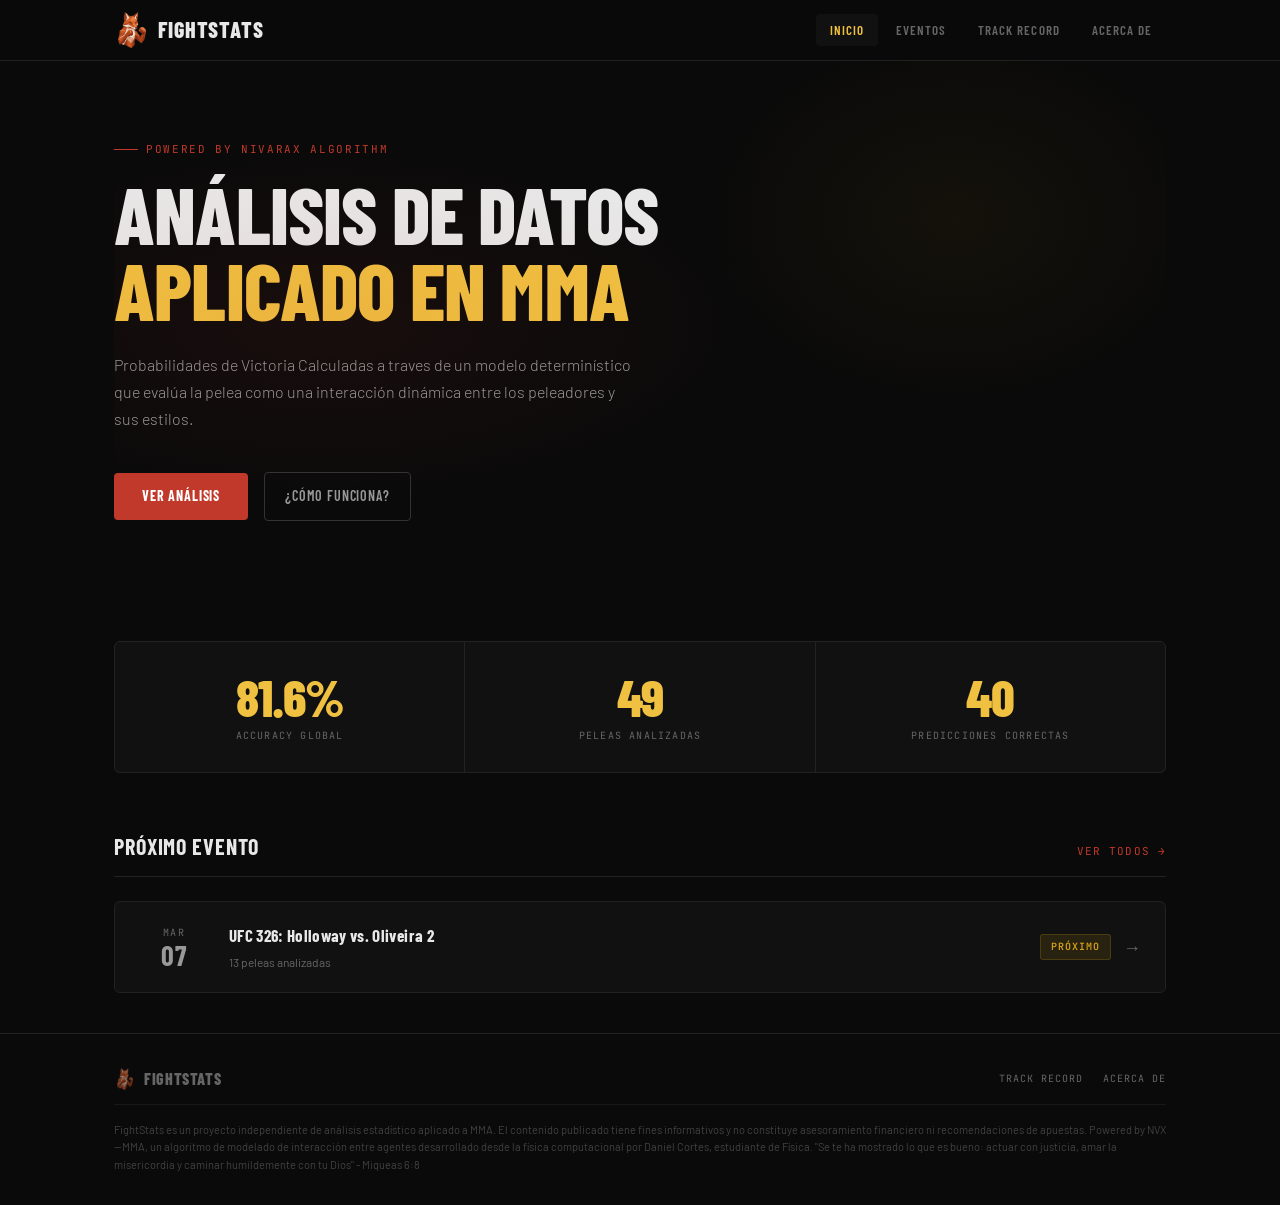
==== commit dab489d7: "Update index.html Updated Text and copys to finally start the promotion" ====
--- a/index.html
+++ b/index.html
@@ -3,8 +3,8 @@
 <head>
   <meta charset="UTF-8" />
   <meta name="viewport" content="width=device-width, initial-scale=1.0" />
-  <title>FightStats — Análisis MMA con Nivarax</title>
-  <meta name="description" content="Análisis estadístico de UFC basado en el algoritmo Nivarax. Sin apuestas, sin publicidad. Solo datos." />
+  <title>FightStats</title>
+  <meta name="description" content="Análisis de Datos aplicado a MMA construido sobre el algoritmo Nivarax. " />
   <link rel="stylesheet" href="css/styles.css" />
   <link rel="icon" type="image/x-icon" href="favicon.ico" />
   <link rel="apple-touch-icon" href="apple-touch-icon.png" />
@@ -35,12 +35,12 @@
     <div id="page-home" class="page">
       <div class="container">
         <section class="hero">
-          <div class="hero-label">Powered by Nivarax</div>
-          <h1>Análisis MMA<br><em>basado en datos</em></h1>
+          <div class="hero-label">Powered by Nivarax Algorithm</div>
+          <h1>Análisis de Datos<br><em>aplicado en MMA</em></h1>
           <p class="hero-desc">
-            Probabilidades de victoria calculadas con el algoritmo Nivarax —
-            un modelo determinístico que analiza el enfrentamiento como evento,
-            no a los peleadores de forma aislada.
+            Probabilidades de Victoria Calculadas a traves de un modelo
+            determinístico que evalúa la pelea como una interacción dinámica
+            entre los peleadores y sus estilos.
           </p>
           <div class="hero-actions">
             <a class="btn-primary" href="#events" data-page="events">Ver análisis</a>
@@ -107,53 +107,72 @@
           <div class="about-block">
             <h3>¿Qué es FightStats?</h3>
             <p>
-              FightStats es una plataforma de análisis estadístico de UFC. No somos una tipster,
-              no vendemos picks garantizados, no tenemos afiliados de casas de apuestas.
-              Somos análisis de datos, publicado de forma transparente.
-            </p>
-            <p>
-              Todo el análisis está construido sobre <strong>Nivarax</strong>, un algoritmo
-              de estimación de probabilidades desarrollado desde la física computacional.
-              Su principio fundamental: modelar el enfrentamiento como evento, no a los peleadores
-              de forma aislada.
+              FightStats es una plataforma de análisis estadístico enfocada en peleas de MMA
+              (De momento solo en la promotora UFC). No somos un tipster. No vendemos picks garantizados
+              ni tenemos afiliaciones con casas de apuestas. Nuestro objetivo es publicar análisis
+              de datos de forma transparente, basados exclusivamente en modelos desarrollados por
+              la Startup de análisis de datos Nivarax.
+            </p>
+            <p>
+              Todo el análisis está construido sobre <strong>NVX-MMA</strong>, un algoritmo
+              de estimación de probabilidades desarrollado desde la física computacional por Daniel Cortes,
+              estudiante de Física actualmente. Su principio fundamental es modelar el 
+              enfrentamiento como un evento competitivo, en lugar de analizar a 
+              los peleadores de forma aislada.
+            </p>
+            <p>
+              El resultado es un enfoque centrado en el matchup: como interactúan dos 
+              estilos dentro de una pelea y que probabilidades emergen de ese 
+              enfrentamiento.
             </p>
           </div>
 
           <div class="about-block">
             <h3>¿Cómo funciona Nivarax?</h3>
             <p>
-              En lugar de puntuar a cada peleador por separado y comparar las notas,
-              Nivarax calcula todas las características como diferenciales relativos entre
-              los dos peleadores. La ventaja emerge del enfrentamiento, no de rankings previos.
-            </p>
-            <p>
-              El modelo separa explícitamente dos conceptos que otros sistemas confunden:
-              <strong>incertidumbre</strong> (cuánto sabemos sobre el peleador) y
+              En lugar de puntuar a cada peleador por separado y comparar calificaciones 
+              individuales, NVX-MMA modela la pelea como un sistema competitivo entre 2 oponentes.
+              Pare ello, calcula todas las características como diferenciales relativos entre 
+              ambos peleadores, de modo que la ventaja emerge del enfrentamiento mismo, no de 
+              rankings previos o valoraciones aisladas.
+            </p>
+            <p>
+              El modelo también separa explícitamente dos conceptos que otros sistemas tienden a
+              confundir: <strong>incertidumbre</strong> (cuánto sabemos sobre el peleador) y
               <strong>degradación</strong> (si hay evidencia de declive real en su rendimiento).
-              Ambos afectan el output de formas distintas y son visibles en cada análisis.
+              Ambos factores afectan las probabilidades estimadas de formas distintas y forman 
+              parte del análisis que se publica para cada pelea.
             </p>
           </div>
 
           <div class="about-block">
             <h3>Acceso libre</h3>
             <p>
-              FightStats es un proyecto en fase de validación. Todos los análisis de Nivarax
-              se publican de forma gratuita y abierta mientras construimos un historial sólido
-              de predicciones.
-            </p>
-            <p>
-              No hay suscripciones. No hay publicidad. La web muestra los análisis
-              de forma transparente para todos, incluyendo el historial completo de
-              aciertos y fallos.
+              FightStats es un proyecto en fase de validación. Durante esta etapa, todos los 
+              análisis desarrollados por NVX-MMA se publican de forma gratuita y abierta 
+              mientras construimos un historial verificable de predicciones.
+            </p>
+            <p>
+              No hay suscripciones ni publicidad. La plataforma muestra cada análisis de 
+              manera transparente, junto con el registro completo de resultados históricos
+              para que cualquier persona pueda evaluar el desempeño del modelo por sí misma.
             </p>
           </div>
 
           <div class="disclaimer-box">
             <p>
               ⚠️ FightStats proporciona análisis estadístico con fines educativos e informativos únicamente.
-              No constituye consejo financiero ni de apuestas. El rendimiento pasado no garantiza resultados futuros.
-              FightStats no tiene afiliación con ninguna casa de apuestas.
-              Las apuestas pueden generar adicción — juega de forma responsable.
+              El contenido publicado no constituye asesoramiento financiero ni recomendaciones de apuesta.
+            </p>
+            <p>
+              Las probabilidades y análisis presentados son estimaciones basadas en modelos estadísticos.
+              El rendimiento pasado no garantiza resultados futuros.
+            </p>
+            <p>
+              FightStats no mantiene afiliaciones con casas de apuestas ni recibe compensación por actividad
+              de juego.
+              Las apuestas pueden generar adicción. Si decides apostar, hazlo de forma responsable.
+              (CONOCE TUS LÍMITES).
             </p>
           </div>
         </div>
@@ -173,8 +192,12 @@
         </div>
       </div>
       <div class="footer-disclaimer">
-        FightStats es un proyecto independiente de análisis estadístico. No constituye asesoramiento financiero ni de apuestas.
-        Powered by Nivarax — algoritmo de modelado de confrontaciones desarrollado por un físico computacional.
+        FightStats es un proyecto independiente de análisis estadístico aplicado a MMA. El contenido publicado tiene fines
+        informativos y no constituye asesoramiento financiero ni recomendaciones de apuestas.
+        Powered by NVX—MMA, un algoritmo de modelado de interacción entre agentes desarrollado desde la física computacional
+        por Daniel Cortes, estudiante de Física.
+        "Se te ha mostrado lo que es bueno: actuar con justicia, amar la misericordia y caminar
+        humildemente con tu Dios" - Miqueas 6:8
       </div>
     </div>
   </footer>
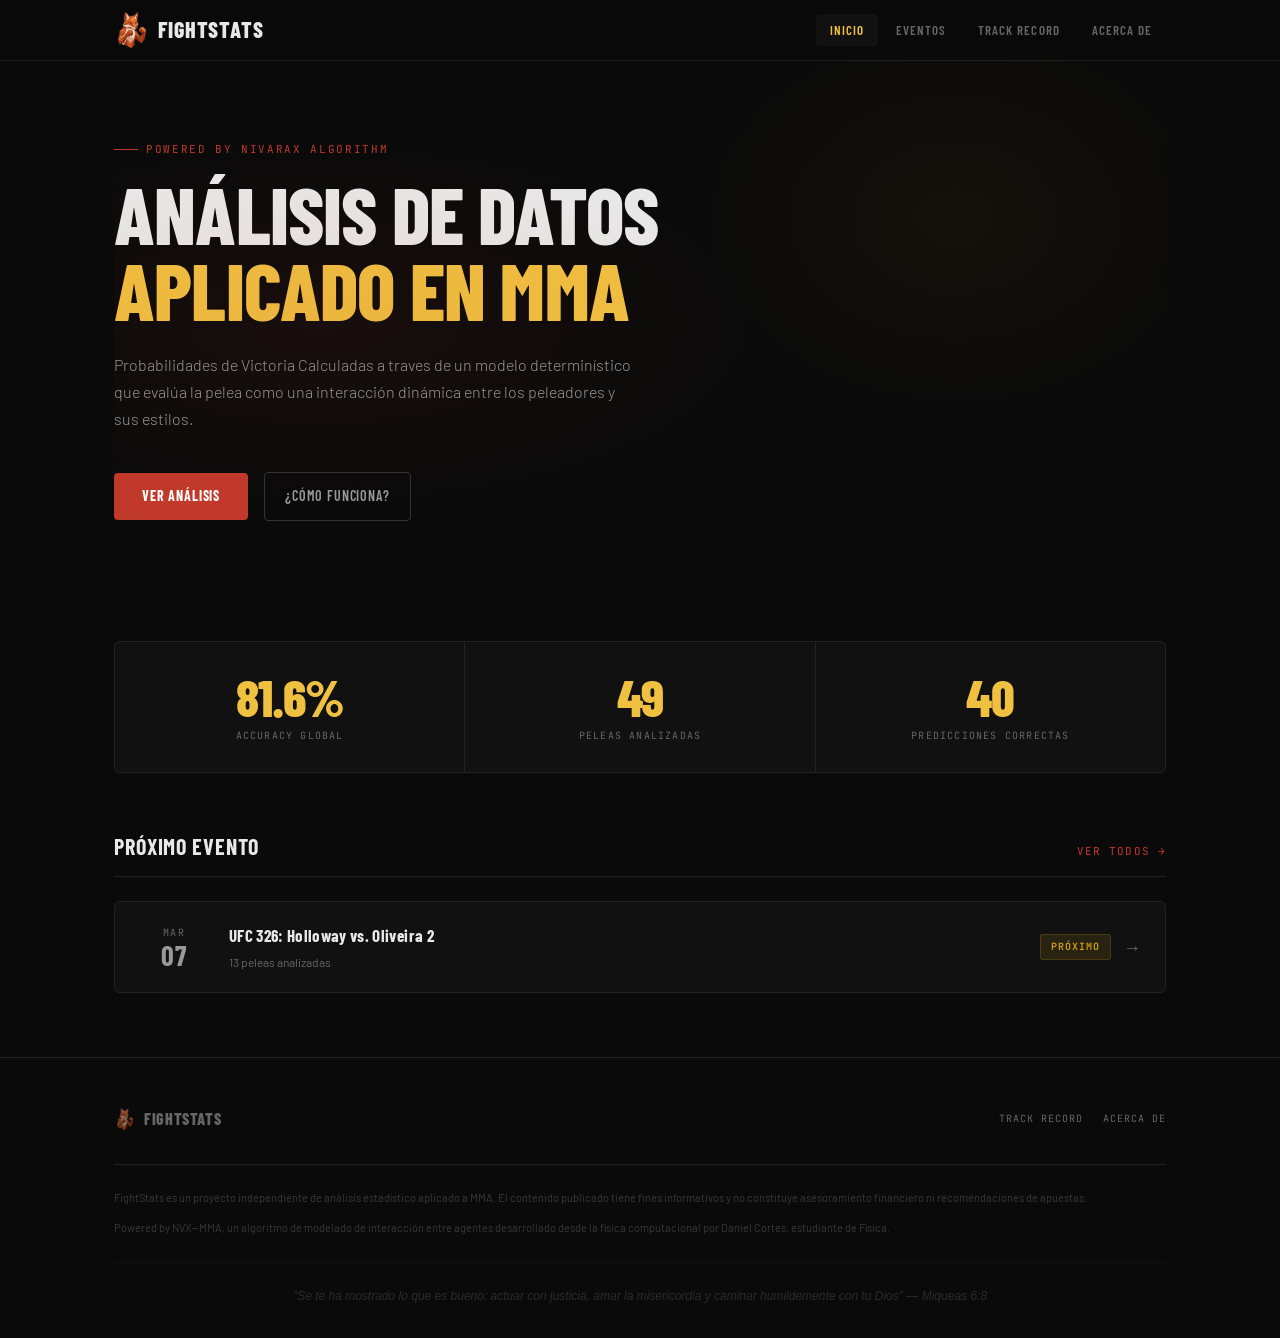
==== commit 46a5894a: "Update index.html Updated Footer" ====
--- a/index.html
+++ b/index.html
@@ -192,12 +192,12 @@
         </div>
       </div>
       <div class="footer-disclaimer">
-        FightStats es un proyecto independiente de análisis estadístico aplicado a MMA. El contenido publicado tiene fines
-        informativos y no constituye asesoramiento financiero ni recomendaciones de apuestas.
-        Powered by NVX—MMA, un algoritmo de modelado de interacción entre agentes desarrollado desde la física computacional
-        por Daniel Cortes, estudiante de Física.
-        "Se te ha mostrado lo que es bueno: actuar con justicia, amar la misericordia y caminar
-        humildemente con tu Dios" - Miqueas 6:8
+        <p>FightStats es un proyecto independiente de análisis estadístico aplicado a MMA. El contenido publicado tiene fines informativos y no constituye asesoramiento financiero ni recomendaciones de apuestas.</p>
+        <p>Powered by NVX—MMA, un algoritmo de modelado de interacción entre agentes desarrollado desde la física computacional por Daniel Cortes, estudiante de Física.</p>
+      </div>
+
+      <div class="footer-verse">
+        "Se te ha mostrado lo que es bueno: actuar con justicia, amar la misericordia y caminar humildemente con tu Dios" — Miqueas 6:8
       </div>
     </div>
   </footer>
--- a/css/styles.css
+++ b/css/styles.css
@@ -1163,8 +1163,8 @@
 ───────────────────────────────────────────── */
 footer {
   border-top: 1px solid var(--border);
-  padding: 32px 0;
-  margin-top: 40px;
+  padding: 3rem 0 2rem;
+  margin-top: 4rem;
 }
 
 .footer-inner {
@@ -1173,6 +1173,8 @@
   justify-content: space-between;
   gap: 16px;
   flex-wrap: wrap;
+  padding-bottom: 2rem;
+  border-bottom: 1px solid var(--border);
 }
 
 .footer-logo {
@@ -1208,16 +1210,26 @@
 .footer-link:hover { color: var(--text); }
 
 .footer-disclaimer {
+  display: flex;
+  flex-direction: column;
+  gap: 0.75rem;
+  padding: 1.5rem 0;
   font-size: 11px;
   color: var(--text-muted);
-  opacity: 0.6;
-  width: 100%;
-  margin-top: 12px;
-  padding-top: 16px;
+  opacity: 0.5;
+  line-height: 1.7;
+}
+
+.footer-verse {
+  text-align: center;
+  font-style: italic;
+  font-size: 0.75rem;
+  opacity: 0.35;
+  color: var(--text-muted);
+  padding-top: 1.5rem;
   border-top: 1px solid var(--border);
   line-height: 1.6;
 }
-
 /* ─────────────────────────────────────────────
    LOADING STATE
 ───────────────────────────────────────────── */
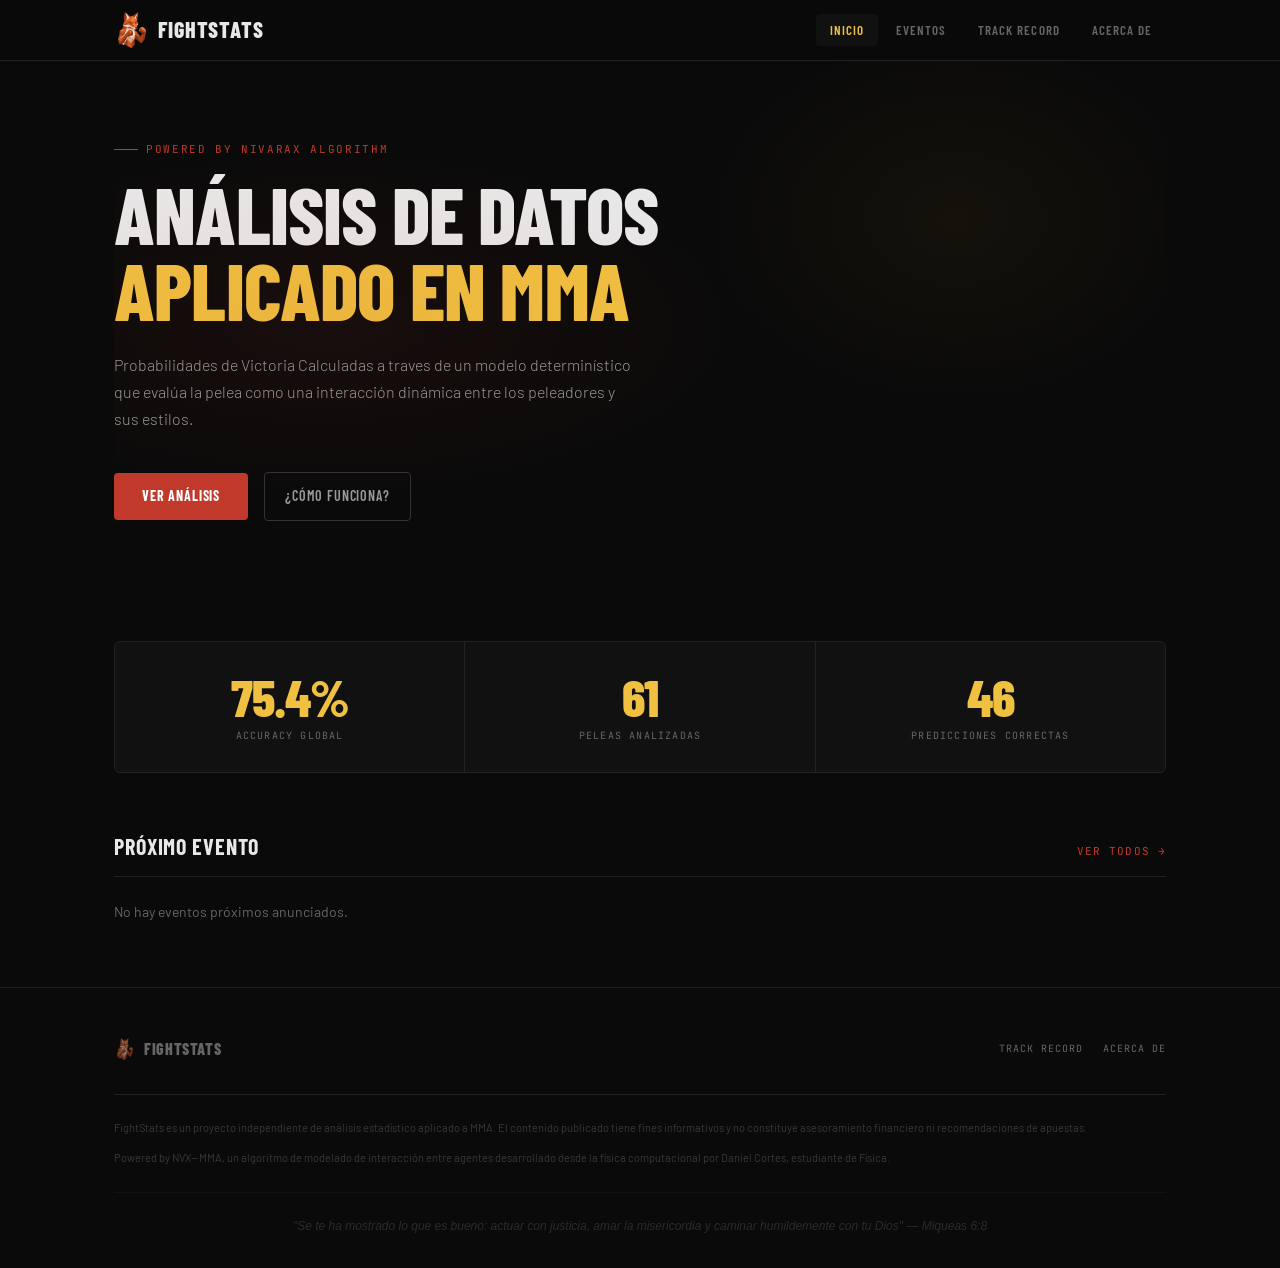
==== commit f87e9551: "Update index.html Applying the track from google" ====
--- a/index.html
+++ b/index.html
@@ -8,6 +8,14 @@
   <link rel="stylesheet" href="css/styles.css" />
   <link rel="icon" type="image/x-icon" href="favicon.ico" />
   <link rel="apple-touch-icon" href="apple-touch-icon.png" />
+  <!-- Google tag (gtag.js) -->
+  <script async src="https://www.googletagmanager.com/gtag/js?id=G-V1MJSG8L3Q"></script>
+  <script>
+    window.dataLayer = window.dataLayer || [];
+    function gtag(){dataLayer.push(arguments);}
+    gtag('js', new Date());
+    gtag('config', 'G-V1MJSG8L3Q');
+  </script>
 </head>
 <body>
 
--- a/css/styles.css
+++ b/css/styles.css
@@ -1938,7 +1938,17 @@
   .dp-prob-center { display: none; }
   .dp-risk-grid { grid-template-columns: 1fr; }
   .dp-stats-header { display: none; }
-  .dp-stat-label { display: none; }
-  .dp-stat-row { grid-template-columns: 1fr 1fr; }
+  .dp-stat-row {
+    grid-template-columns: 1fr 1fr;
+    gap: 6px;
+    margin-bottom: 14px;
+  }
+  .dp-stat-label {
+    grid-column: 1 / -1;
+    text-align: left;
+    margin-bottom: 2px;
+    font-size: 9px;
+    color: var(--text-muted);
+  }
   .dp-stat-b { flex-direction: row-reverse; }
 }
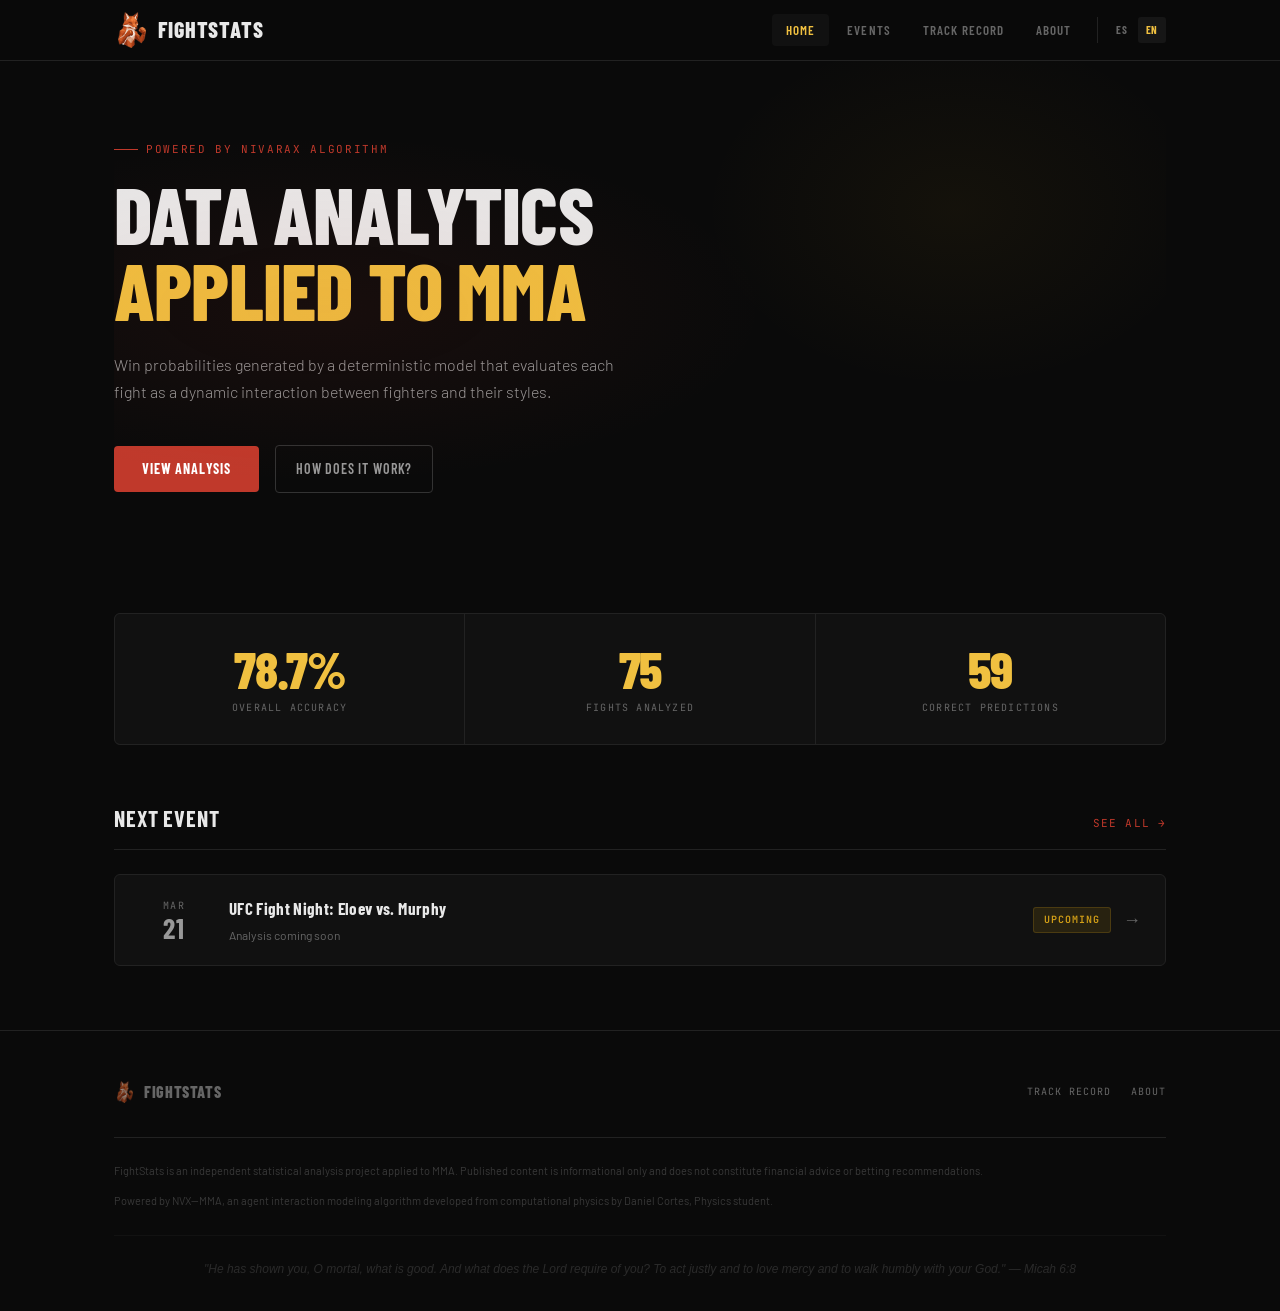
==== commit 6aa3a17a: "Local Updated Files to en/esp" ====
--- a/index.html
+++ b/index.html
@@ -4,7 +4,7 @@
   <meta charset="UTF-8" />
   <meta name="viewport" content="width=device-width, initial-scale=1.0" />
   <title>FightStats</title>
-  <meta name="description" content="Análisis de Datos aplicado a MMA construido sobre el algoritmo Nivarax. " />
+  <meta name="description" content="Análisis de Datos aplicado a MMA construido sobre el algoritmo Nivarax." />
   <link rel="stylesheet" href="css/styles.css" />
   <link rel="icon" type="image/x-icon" href="favicon.ico" />
   <link rel="apple-touch-icon" href="apple-touch-icon.png" />
@@ -27,12 +27,15 @@
         FightStats
       </div>
       <nav>
-        <a class="nav-link" data-page="home" href="#home">Inicio</a>
-        <a class="nav-link" data-page="events" href="#events">Eventos</a>
-        <a class="nav-link" data-page="track-record" href="#track-record">Track Record</a>
-        <a class="nav-link" data-page="about" href="#about">Acerca de</a>
+        <a class="nav-link" data-page="home" href="#home" data-i18n="nav_home">Inicio</a>
+        <a class="nav-link" data-page="events" href="#events" data-i18n="nav_events">Eventos</a>
+        <a class="nav-link" data-page="track-record" href="#track-record" data-i18n="nav_track_record">Track Record</a>
+        <a class="nav-link" data-page="about" href="#about" data-i18n="nav_about">Acerca de</a>
+        <div class="lang-switcher">
+          <button class="lang-btn" data-lang="es" onclick="switchLanguage('es')">ES</button>
+          <button class="lang-btn" data-lang="en" onclick="switchLanguage('en')">EN</button>
+        </div>
       </nav>
-
     </div>
   </header>
 
@@ -43,33 +46,33 @@
     <div id="page-home" class="page">
       <div class="container">
         <section class="hero">
-          <div class="hero-label">Powered by Nivarax Algorithm</div>
-          <h1>Análisis de Datos<br><em>aplicado en MMA</em></h1>
-          <p class="hero-desc">
+          <div class="hero-label" data-i18n="hero_label">Powered by Nivarax Algorithm</div>
+          <h1 data-i18n="hero_title">Análisis de Datos<br><em>aplicado en MMA</em></h1>
+          <p class="hero-desc" data-i18n="hero_desc">
             Probabilidades de Victoria Calculadas a traves de un modelo
             determinístico que evalúa la pelea como una interacción dinámica
             entre los peleadores y sus estilos.
           </p>
           <div class="hero-actions">
-            <a class="btn-primary" href="#events" data-page="events">Ver análisis</a>
-            <a class="btn-secondary" href="#about" data-page="about">¿Cómo funciona?</a>
+            <a class="btn-primary" href="#events" data-page="events" data-i18n="hero_btn_analysis">Ver análisis</a>
+            <a class="btn-secondary" href="#about" data-page="about" data-i18n="hero_btn_how">¿Cómo funciona?</a>
           </div>
         </section>
 
-        <!-- Stats strip (datos dinámicos de stats.json) -->
+        <!-- Stats strip -->
         <div class="stats-strip" id="home-stats">
-          <div class="stat-block"><div class="stat-num">—</div><div class="stat-label">Accuracy global</div></div>
-          <div class="stat-block"><div class="stat-num">—</div><div class="stat-label">Peleas analizadas</div></div>
-          <div class="stat-block"><div class="stat-num">—</div><div class="stat-label">Correctas</div></div>
+          <div class="stat-block"><div class="stat-num">—</div><div class="stat-label" data-i18n="stat_accuracy">Accuracy global</div></div>
+          <div class="stat-block"><div class="stat-num">—</div><div class="stat-label" data-i18n="stat_fights">Peleas analizadas</div></div>
+          <div class="stat-block"><div class="stat-num">—</div><div class="stat-label" data-i18n="stat_correct_short">Correctas</div></div>
         </div>
 
-        <!-- Próximo evento -->
+        <!-- Next event -->
         <div class="section-header">
-          <span class="section-title">Próximo evento</span>
-          <a class="section-link" href="#events" data-page="events">Ver todos →</a>
+          <span class="section-title" data-i18n="home_next_event">Próximo evento</span>
+          <a class="section-link" href="#events" data-page="events" data-i18n="home_see_all">Ver todos →</a>
         </div>
         <div class="events-grid" id="home-next-event">
-          <div class="loading">Cargando evento</div>
+          <div class="loading" data-i18n="events_loading">Cargando evento</div>
         </div>
       </div>
     </div>
@@ -79,10 +82,10 @@
       <div class="container">
         <div style="padding: 48px 0 28px;">
           <div class="section-header">
-            <span class="section-title">Todos los eventos</span>
+            <span class="section-title" data-i18n="events_title">Todos los eventos</span>
           </div>
           <div class="events-grid" id="events-list">
-            <div class="loading">Cargando eventos</div>
+            <div class="loading" data-i18n="events_loading">Cargando eventos</div>
           </div>
         </div>
       </div>
@@ -92,7 +95,7 @@
     <div id="page-event" class="page">
       <div class="container">
         <div id="event-content">
-          <div class="loading">Cargando análisis</div>
+          <div class="loading" data-i18n="event_loading">Cargando análisis</div>
         </div>
       </div>
     </div>
@@ -101,7 +104,7 @@
     <div id="page-track-record" class="page">
       <div class="container">
         <div id="track-record-content">
-          <div class="loading">Cargando historial</div>
+          <div class="loading" data-i18n="tr_loading">Cargando historial</div>
         </div>
       </div>
     </div>
@@ -110,78 +113,31 @@
     <div id="page-about" class="page">
       <div class="container">
         <div class="about-wrap">
-          <h2>Acerca de FightStats</h2>
+          <h2 data-i18n="about_title">Acerca de FightStats</h2>
 
           <div class="about-block">
-            <h3>¿Qué es FightStats?</h3>
-            <p>
-              FightStats es una plataforma de análisis estadístico enfocada en peleas de MMA
-              (De momento solo en la promotora UFC). No somos un tipster. No vendemos picks garantizados
-              ni tenemos afiliaciones con casas de apuestas. Nuestro objetivo es publicar análisis
-              de datos de forma transparente, basados exclusivamente en modelos desarrollados por
-              la Startup de análisis de datos Nivarax.
-            </p>
-            <p>
-              Todo el análisis está construido sobre <strong>NVX-MMA</strong>, un algoritmo
-              de estimación de probabilidades desarrollado desde la física computacional por Daniel Cortes,
-              estudiante de Física actualmente. Su principio fundamental es modelar el 
-              enfrentamiento como un evento competitivo, en lugar de analizar a 
-              los peleadores de forma aislada.
-            </p>
-            <p>
-              El resultado es un enfoque centrado en el matchup: como interactúan dos 
-              estilos dentro de una pelea y que probabilidades emergen de ese 
-              enfrentamiento.
-            </p>
+            <h3 data-i18n="about_what_title">¿Qué es FightStats?</h3>
+            <p data-i18n="about_what_p1"></p>
+            <p data-i18n="about_what_p2"></p>
+            <p data-i18n="about_what_p3"></p>
           </div>
 
           <div class="about-block">
-            <h3>¿Cómo funciona Nivarax?</h3>
-            <p>
-              En lugar de puntuar a cada peleador por separado y comparar calificaciones 
-              individuales, NVX-MMA modela la pelea como un sistema competitivo entre 2 oponentes.
-              Pare ello, calcula todas las características como diferenciales relativos entre 
-              ambos peleadores, de modo que la ventaja emerge del enfrentamiento mismo, no de 
-              rankings previos o valoraciones aisladas.
-            </p>
-            <p>
-              El modelo también separa explícitamente dos conceptos que otros sistemas tienden a
-              confundir: <strong>incertidumbre</strong> (cuánto sabemos sobre el peleador) y
-              <strong>degradación</strong> (si hay evidencia de declive real en su rendimiento).
-              Ambos factores afectan las probabilidades estimadas de formas distintas y forman 
-              parte del análisis que se publica para cada pelea.
-            </p>
+            <h3 data-i18n="about_how_title">¿Cómo funciona Nivarax?</h3>
+            <p data-i18n="about_how_p1"></p>
+            <p data-i18n="about_how_p2"></p>
           </div>
 
           <div class="about-block">
-            <h3>Acceso libre</h3>
-            <p>
-              FightStats es un proyecto en fase de validación. Durante esta etapa, todos los 
-              análisis desarrollados por NVX-MMA se publican de forma gratuita y abierta 
-              mientras construimos un historial verificable de predicciones.
-            </p>
-            <p>
-              No hay suscripciones ni publicidad. La plataforma muestra cada análisis de 
-              manera transparente, junto con el registro completo de resultados históricos
-              para que cualquier persona pueda evaluar el desempeño del modelo por sí misma.
-            </p>
+            <h3 data-i18n="about_access_title">Acceso libre</h3>
+            <p data-i18n="about_access_p1"></p>
+            <p data-i18n="about_access_p2"></p>
           </div>
 
           <div class="disclaimer-box">
-            <p>
-              ⚠️ FightStats proporciona análisis estadístico con fines educativos e informativos únicamente.
-              El contenido publicado no constituye asesoramiento financiero ni recomendaciones de apuesta.
-            </p>
-            <p>
-              Las probabilidades y análisis presentados son estimaciones basadas en modelos estadísticos.
-              El rendimiento pasado no garantiza resultados futuros.
-            </p>
-            <p>
-              FightStats no mantiene afiliaciones con casas de apuestas ni recibe compensación por actividad
-              de juego.
-              Las apuestas pueden generar adicción. Si decides apostar, hazlo de forma responsable.
-              (CONOCE TUS LÍMITES).
-            </p>
+            <p data-i18n="disclaimer_1"></p>
+            <p data-i18n="disclaimer_2"></p>
+            <p data-i18n="disclaimer_3"></p>
           </div>
         </div>
       </div>
@@ -196,21 +152,19 @@
         <div class="footer-logo"><img src="logo_fightstats.png" alt="Nash" class="footer-logo-icon" />FightStats</div>
         <div class="footer-links">
           <span class="footer-link" data-page="track-record">Track Record</span>
-          <span class="footer-link" data-page="about">Acerca de</span>
+          <span class="footer-link" data-page="about" data-i18n="nav_about">Acerca de</span>
         </div>
       </div>
       <div class="footer-disclaimer">
-        <p>FightStats es un proyecto independiente de análisis estadístico aplicado a MMA. El contenido publicado tiene fines informativos y no constituye asesoramiento financiero ni recomendaciones de apuestas.</p>
-        <p>Powered by NVX—MMA, un algoritmo de modelado de interacción entre agentes desarrollado desde la física computacional por Daniel Cortes, estudiante de Física.</p>
+        <p data-i18n="footer_disclaimer_1"></p>
+        <p data-i18n="footer_disclaimer_2"></p>
       </div>
-
-      <div class="footer-verse">
-        "Se te ha mostrado lo que es bueno: actuar con justicia, amar la misericordia y caminar humildemente con tu Dios" — Miqueas 6:8
-      </div>
+      <div class="footer-verse" data-i18n="footer_verse"></div>
     </div>
   </footer>
 
-  <!-- Scripts -->
+  <!-- Scripts — i18n loads first -->
+  <script src="js/i18n.js"></script>
   <script src="js/trackrecord.js"></script>
   <script src="js/event.js"></script>
   <script src="js/main.js"></script>
--- a/css/styles.css
+++ b/css/styles.css
@@ -125,6 +125,40 @@
 }
 .nav-link.active { color: var(--gold-light); }
 
+/* Language switcher */
+.lang-switcher {
+  display: flex;
+  align-items: center;
+  gap: 2px;
+  margin-left: 8px;
+  padding-left: 10px;
+  border-left: 1px solid var(--border);
+}
+
+.lang-btn {
+  font-family: var(--font-display);
+  font-size: 11px;
+  font-weight: 700;
+  letter-spacing: 0.06em;
+  color: var(--text-muted);
+  padding: 4px 8px;
+  border-radius: 3px;
+  transition: color 0.2s, background 0.2s;
+  cursor: pointer;
+  background: none;
+  border: none;
+}
+
+.lang-btn:hover {
+  color: var(--text);
+  background: var(--bg-card);
+}
+
+.lang-btn.active {
+  color: var(--gold-light);
+  background: var(--bg-card2);
+}
+
 .btn-kofi {
   font-family: var(--font-display);
   font-size: 13px;
@@ -1268,6 +1302,8 @@
   .prob-bar-wrap { display: none; }
   nav { gap: 2px; }
   .nav-link { padding: 6px 8px; font-size: 12px; }
+  .lang-switcher { margin-left: 4px; padding-left: 6px; }
+  .lang-btn { font-size: 10px; padding: 3px 6px; }
   .accuracy-strip { flex-direction: column; align-items: flex-start; gap: 16px; }
   .accuracy-sub { border-left: none; padding-left: 0; border-top: 1px solid var(--border); padding-top: 16px; }
   th, td { padding: 10px 8px; }
